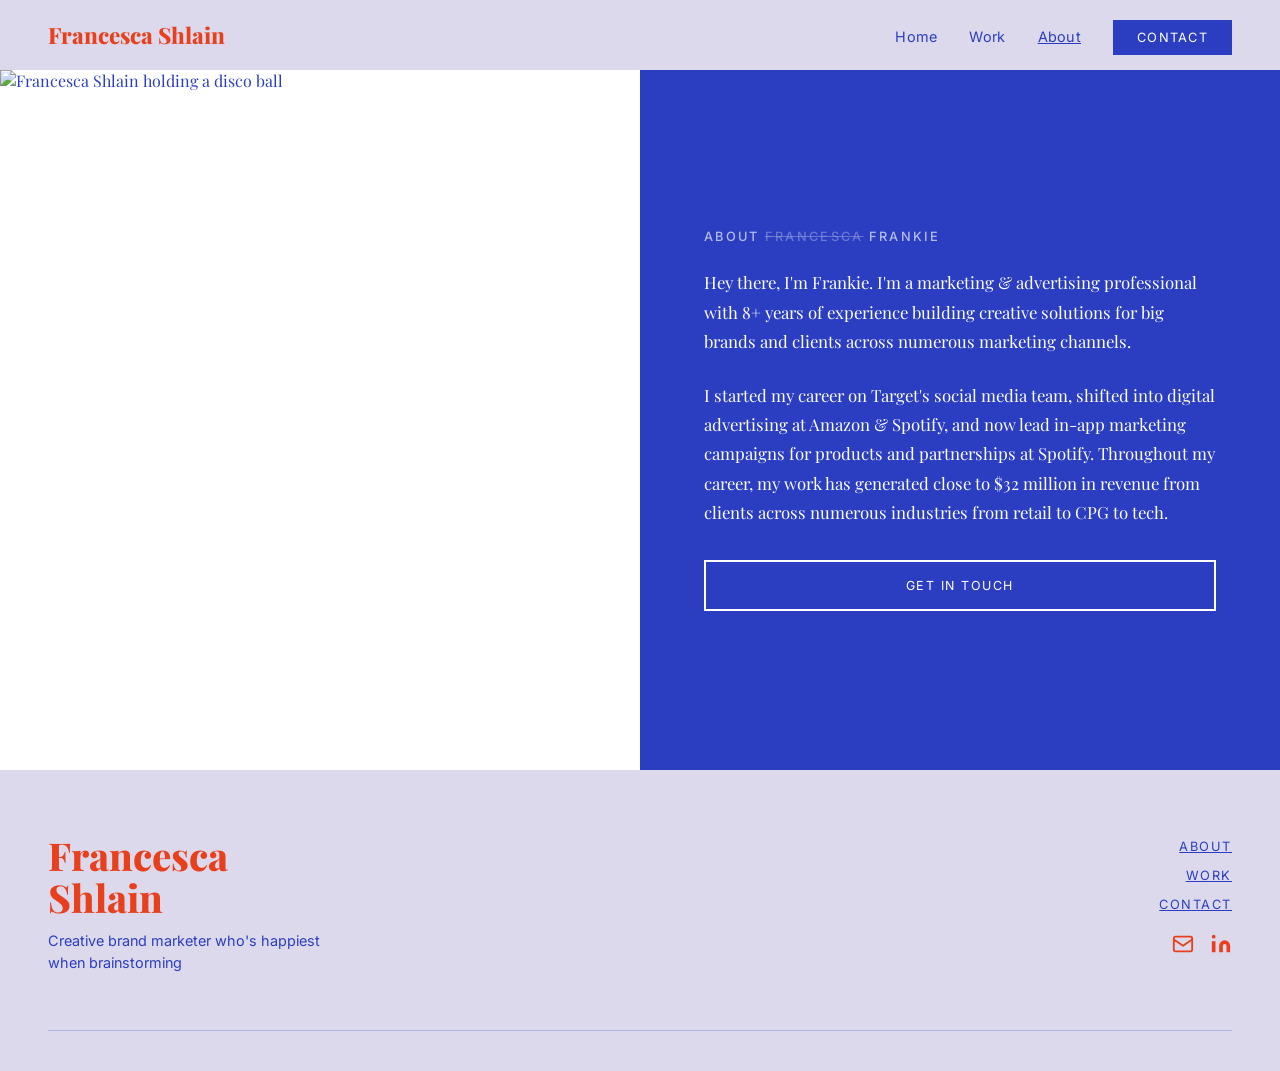
==== about.html @ 922eeb68 "Initial portfolio build" ====
<!DOCTYPE html>
<html lang="en">
<head>
  <meta charset="UTF-8">
  <meta name="viewport" content="width=device-width, initial-scale=1.0">
  <title>About — Francesca Shlain</title>
  <link rel="preconnect" href="https://fonts.googleapis.com">
  <link rel="preconnect" href="https://fonts.gstatic.com" crossorigin>
  <link href="https://fonts.googleapis.com/css2?family=Playfair+Display:ital,wght@0,700;0,800;0,900;1,700;1,800;1,900&family=Inter:wght@400;500;600&display=swap" rel="stylesheet">
  <link rel="stylesheet" href="style.css">
</head>
<body>

  <nav>
    <a href="index.html" class="nav-logo">Francesca Shlain</a>
    <ul class="nav-links">
      <li><a href="index.html">Home</a></li>
      <li><a href="work.html">Work</a></li>
      <li><a href="about.html" class="active">About</a></li>
      <li><a href="contact.html" class="nav-cta">Contact</a></li>
    </ul>
  </nav>

  <section class="about-page">
    <div class="about-photo-side">
      <img src="assets/images/about-photo.gif" alt="Francesca Shlain holding a disco ball">
    </div>
    <div class="about-text-side">
      <p class="about-eyebrow">About <s>Francesca</s> Frankie</p>
      <p class="about-body">
        Hey there, I'm Frankie. I'm a marketing &amp; advertising professional with 8+ years of experience
        building creative solutions for big brands and clients across numerous marketing channels.
      </p>
      <p class="about-body">
        I started my career on Target's social media team, shifted into digital advertising at Amazon &amp;
        Spotify, and now lead in-app marketing campaigns for products and partnerships at Spotify.
        Throughout my career, my work has generated close to $32 million in revenue from clients across
        numerous industries from retail to CPG to tech.
      </p>
      <!--
        Add more about content here — skills, experience, personal details, etc.
      -->
      <a href="contact.html" class="btn-outline-white" style="margin-top: 8px;">Get In Touch</a>
    </div>
  </section>

  <footer>
    <div class="footer-left">
      <div class="footer-name">Francesca<br>Shlain</div>
      <p class="footer-tagline">Creative brand marketer who's happiest when brainstorming</p>
    </div>
    <div class="footer-right">
      <ul class="footer-nav">
        <li><a href="about.html">About</a></li>
        <li><a href="work.html">Work</a></li>
        <li><a href="contact.html">Contact</a></li>
      </ul>
      <div class="footer-icons">
        <a href="mailto:fshlain@umich.edu" title="Email" aria-label="Email">
          <svg width="22" height="22" viewBox="0 0 24 24" fill="none" stroke="currentColor" stroke-width="2" stroke-linecap="round" stroke-linejoin="round"><rect x="2" y="4" width="20" height="16" rx="2"/><path d="m2 7 10 7 10-7"/></svg>
        </a>
        <a href="https://www.linkedin.com/in/francescashlain" title="LinkedIn" aria-label="LinkedIn" target="_blank" rel="noopener">
          <svg width="22" height="22" viewBox="0 0 24 24" fill="currentColor"><path d="M16 8a6 6 0 0 1 6 6v7h-4v-7a2 2 0 0 0-2-2 2 2 0 0 0-2 2v7h-4v-7a6 6 0 0 1 6-6z"/><rect x="2" y="9" width="4" height="12"/><circle cx="4" cy="4" r="2"/></svg>
        </a>
      </div>
    </div>
    <hr class="footer-rule">
  </footer>

</body>
</html>
---- style.css ----
/* =============================================
   Francesca Shlain — Portfolio
   style.css
   ============================================= */

*, *::before, *::after {
  box-sizing: border-box;
  margin: 0;
  padding: 0;
}

:root {
  --lavender: #ddd9ec;
  --blue:     #2B3EC1;
  --red:      #E8401C;
  --cream:    #f0ebe0;
  --white:    #ffffff;
}

body {
  font-family: 'Playfair Display', serif;
  color: var(--blue);
  overflow-x: hidden;
}

/* =============================================
   NAV
   ============================================= */
nav {
  background: var(--lavender);
  display: flex;
  justify-content: space-between;
  align-items: center;
  padding: 20px 48px;
  position: relative;
  z-index: 10;
}

.nav-logo {
  font-family: 'Playfair Display', serif;
  font-weight: 800;
  font-size: 1.4rem;
  color: var(--red);
  text-decoration: none;
}

.nav-links {
  list-style: none;
  display: flex;
  align-items: center;
  gap: 32px;
}

.nav-links a {
  font-family: 'Inter', sans-serif;
  font-size: 0.9rem;
  color: var(--blue);
  text-decoration: none;
  letter-spacing: 0.02em;
}

.nav-links a:hover,
.nav-links a.active {
  text-decoration: underline;
}

.nav-links .nav-cta {
  background: var(--blue);
  color: var(--white);
  padding: 10px 24px;
  font-size: 0.8rem;
  letter-spacing: 0.1em;
  text-transform: uppercase;
  text-decoration: none !important;
}

.nav-links .nav-cta:hover {
  opacity: 0.85;
}

/* =============================================
   HERO
   ============================================= */
.hero {
  position: relative;
  min-height: 620px;
  display: flex;
  align-items: stretch;
  justify-content: center;
  overflow: hidden;
  background: #c5c0b8; /* fallback while image loads */
}

.hero-bg {
  position: absolute;
  inset: 0;
  background-image: url('assets/images/hero-photo.jpg');
  background-size: cover;
  background-position: center top;
  background-repeat: no-repeat;
}

.hero-center {
  position: relative;
  z-index: 2;
  background: rgba(221, 217, 236, 0.88);
  width: 42%;
  display: flex;
  flex-direction: column;
  justify-content: center;
  align-items: center;
  padding: 100px 40px;
  text-align: center;
}

.hero-titles {
  display: flex;
  flex-direction: column;
  gap: 6px;
}

.hero-title {
  font-family: 'Playfair Display', serif;
  font-weight: 900;
  font-size: clamp(1.6rem, 3vw, 2.8rem);
  color: var(--red);
  text-transform: uppercase;
  letter-spacing: 0.03em;
  line-height: 1.2;
}

/* =============================================
   TAGLINE SECTION
   ============================================= */
.tagline-section {
  background: var(--blue);
  padding: 80px 48px;
  display: flex;
  flex-direction: column;
  align-items: center;
  text-align: center;
  gap: 20px;
}

.tagline-heading {
  font-family: 'Playfair Display', serif;
  font-weight: 800;
  font-style: italic;
  font-size: clamp(1.8rem, 3.5vw, 3rem);
  color: var(--white);
  max-width: 780px;
  line-height: 1.3;
}

.tagline-heading s {
  opacity: 0.55;
}

.tagline-sub {
  font-family: 'Inter', sans-serif;
  font-size: 1rem;
  color: rgba(255, 255, 255, 0.85);
  max-width: 560px;
  line-height: 1.6;
}

.tagline-divider {
  width: 1px;
  height: 64px;
  background: rgba(255, 255, 255, 0.35);
  margin-top: 12px;
}

/* =============================================
   CLIENTS SECTION
   ============================================= */
.clients-section {
  background: var(--cream);
  padding: 80px 48px;
}

.clients-label {
  font-family: 'Inter', sans-serif;
  font-size: 0.7rem;
  letter-spacing: 0.25em;
  text-transform: uppercase;
  color: var(--red);
  text-align: center;
  margin-bottom: 52px;
}

.clients-grid {
  display: grid;
  grid-template-columns: repeat(4, 1fr);
  gap: 40px 24px;
  max-width: 1000px;
  margin: 0 auto;
  align-items: center;
  justify-items: center;
}

/* Text-based logo styles — swap for <img> tags when you have SVGs */
.client-logo {
  font-family: 'Inter', sans-serif;
  font-weight: 900;
  font-size: 1.3rem;
  color: var(--blue);
  text-align: center;
  letter-spacing: -0.01em;
}

.logo-netflix  { font-size: 1.5rem; letter-spacing: -0.03em; }
.logo-disney   { font-family: 'Playfair Display', serif; font-style: italic; font-size: 1.6rem; }
.logo-mars     { font-size: 1.5rem; letter-spacing: 0.1em; }
.logo-campbells { font-family: 'Playfair Display', serif; font-style: italic; }
.logo-kelloggs { font-family: 'Playfair Display', serif; font-style: italic; font-size: 1.4rem; }
.logo-kraftheinz { font-family: 'Playfair Display', serif; font-style: italic; }
.logo-skyy     { letter-spacing: 0.08em; }
.logo-vw       { font-size: 1.8rem; }
.logo-epic     { font-size: 1.1rem; letter-spacing: 0.02em; }
.logo-mondelez { font-size: 1rem; }

/* =============================================
   WAVY DIVIDER
   ============================================= */
.wavy-divider {
  background: var(--cream);
  text-align: center;
  padding: 24px 0 8px;
}

.wavy-divider svg {
  width: 220px;
}

/* =============================================
   WORK SECTION
   ============================================= */
.work-section {
  background: var(--cream);
  padding: 32px 48px 80px;
}

.work-heading {
  font-family: 'Playfair Display', serif;
  font-weight: 900;
  font-size: clamp(3rem, 7vw, 5.5rem);
  color: var(--blue);
  text-transform: uppercase;
  text-align: center;
  margin-bottom: 48px;
  letter-spacing: 0.02em;
}

.work-grid {
  display: grid;
  grid-template-columns: repeat(3, 1fr);
  gap: 24px;
  max-width: 1200px;
  margin: 0 auto 52px;
}

.work-card {
  background: var(--lavender);
  display: flex;
  flex-direction: column;
}

.work-card-img {
  width: 100%;
  aspect-ratio: 4 / 3;
  object-fit: cover;
  display: block;
}

.work-card-placeholder {
  width: 100%;
  aspect-ratio: 4 / 3;
  background: #b5b0c8;
  display: flex;
  align-items: center;
  justify-content: center;
  font-family: 'Inter', sans-serif;
  font-size: 0.75rem;
  color: rgba(255, 255, 255, 0.7);
  text-align: center;
  padding: 16px;
}

.work-card-body {
  padding: 28px 24px 32px;
  flex: 1;
  display: flex;
  flex-direction: column;
  align-items: center;
  text-align: center;
  gap: 12px;
}

.work-card-title {
  font-family: 'Playfair Display', serif;
  font-weight: 700;
  font-size: 1.3rem;
  color: var(--red);
}

.work-card-desc {
  font-family: 'Inter', sans-serif;
  font-size: 0.9rem;
  color: var(--blue);
  line-height: 1.55;
  flex: 1;
}

/* =============================================
   BUTTONS
   ============================================= */
.btn-blue {
  display: inline-block;
  background: var(--blue);
  color: var(--white);
  font-family: 'Inter', sans-serif;
  font-size: 0.78rem;
  letter-spacing: 0.12em;
  text-transform: uppercase;
  text-decoration: none;
  padding: 14px 32px;
  margin-top: 8px;
  transition: opacity 0.15s;
}

.btn-blue:hover { opacity: 0.82; }

.btn-outline-white {
  display: inline-block;
  border: 2px solid var(--white);
  color: var(--white);
  font-family: 'Inter', sans-serif;
  font-size: 0.78rem;
  letter-spacing: 0.12em;
  text-transform: uppercase;
  text-decoration: none;
  padding: 16px 32px;
  text-align: center;
  transition: background 0.15s;
}

.btn-outline-white:hover { background: rgba(255, 255, 255, 0.12); }

.btn-outline-blue {
  display: inline-block;
  border: 2px solid var(--blue);
  color: var(--blue);
  font-family: 'Inter', sans-serif;
  font-size: 0.78rem;
  letter-spacing: 0.12em;
  text-transform: uppercase;
  text-decoration: none;
  padding: 16px 48px;
  text-align: center;
  transition: background 0.15s, color 0.15s;
}

.btn-outline-blue:hover {
  background: var(--blue);
  color: var(--white);
}

.center { text-align: center; }

/* =============================================
   ABOUT SPLIT (HOME PREVIEW)
   ============================================= */
.about-split {
  display: grid;
  grid-template-columns: 1fr 1fr;
  min-height: 600px;
}

.about-photo-side {
  background: var(--white);
  overflow: hidden;
  display: flex;
  align-items: flex-end;
}

.about-photo-side img {
  width: 100%;
  height: 100%;
  object-fit: cover;
  object-position: center top;
  display: block;
}

.about-placeholder {
  width: 100%;
  min-height: 500px;
  background: #d9d4c7;
  display: flex;
  align-items: center;
  justify-content: center;
  font-family: 'Inter', sans-serif;
  font-size: 0.8rem;
  color: #888;
  text-align: center;
  padding: 24px;
}

.about-text-side {
  background: var(--blue);
  padding: 80px 64px;
  display: flex;
  flex-direction: column;
  justify-content: center;
  gap: 24px;
}

.about-eyebrow {
  font-family: 'Inter', sans-serif;
  font-weight: 500;
  font-size: 0.8rem;
  letter-spacing: 0.18em;
  text-transform: uppercase;
  color: rgba(255, 255, 255, 0.65);
}

.about-eyebrow s { opacity: 0.45; }

.about-body {
  font-family: 'Playfair Display', serif;
  font-size: 1.05rem;
  color: var(--white);
  line-height: 1.75;
}

/* Full about page */
.about-page {
  display: grid;
  grid-template-columns: 1fr 1fr;
  min-height: 700px;
}

.about-page .about-photo-side {
  min-height: 600px;
}

/* =============================================
   WORK PAGE
   ============================================= */
.page-hero {
  background: var(--lavender);
  padding: 80px 48px 64px;
  text-align: center;
}

.page-title {
  font-family: 'Playfair Display', serif;
  font-weight: 900;
  font-size: clamp(3rem, 7vw, 5.5rem);
  color: var(--blue);
  text-transform: uppercase;
}

.work-full-grid {
  background: var(--cream);
  padding: 64px 48px;
  display: grid;
  grid-template-columns: repeat(3, 1fr);
  gap: 24px;
  max-width: 1200px;
  margin: 0 auto;
}

/* =============================================
   CONTACT PAGE
   ============================================= */
.contact-section {
  background: var(--blue);
  min-height: 70vh;
  display: flex;
  flex-direction: column;
  align-items: center;
  justify-content: center;
  padding: 100px 48px;
  text-align: center;
  gap: 32px;
}

.contact-heading {
  font-family: 'Playfair Display', serif;
  font-weight: 800;
  font-style: italic;
  font-size: clamp(2rem, 4vw, 3.5rem);
  color: var(--white);
  max-width: 680px;
  line-height: 1.25;
}

.contact-sub {
  font-family: 'Inter', sans-serif;
  font-size: 1rem;
  color: rgba(255, 255, 255, 0.75);
  max-width: 480px;
  line-height: 1.6;
}

.contact-email {
  font-family: 'Playfair Display', serif;
  font-size: 1.4rem;
  color: var(--white);
  text-decoration: none;
  border-bottom: 2px solid rgba(255, 255, 255, 0.4);
  padding-bottom: 4px;
  transition: border-color 0.15s;
}

.contact-email:hover { border-color: var(--white); }

/* =============================================
   FOOTER
   ============================================= */
footer {
  background: var(--lavender);
  padding: 64px 48px 40px;
  display: grid;
  grid-template-columns: 1fr 1fr;
  gap: 48px;
}

.footer-left {
  display: flex;
  flex-direction: column;
  gap: 12px;
}

.footer-name {
  font-family: 'Playfair Display', serif;
  font-weight: 800;
  font-size: 2.4rem;
  color: var(--red);
  line-height: 1.1;
}

.footer-tagline {
  font-family: 'Inter', sans-serif;
  font-size: 0.9rem;
  color: var(--blue);
  max-width: 300px;
  line-height: 1.5;
}

.footer-right {
  display: flex;
  flex-direction: column;
  align-items: flex-end;
  gap: 20px;
}

.footer-nav {
  list-style: none;
  display: flex;
  flex-direction: column;
  align-items: flex-end;
  gap: 8px;
}

.footer-nav a {
  font-family: 'Inter', sans-serif;
  font-size: 0.8rem;
  letter-spacing: 0.12em;
  text-transform: uppercase;
  color: var(--blue);
  text-decoration: underline;
}

.footer-nav a:hover { opacity: 0.7; }

.footer-icons {
  display: flex;
  gap: 16px;
  align-items: center;
  color: var(--red);
}

.footer-icons a {
  color: var(--red);
  text-decoration: none;
  display: flex;
  align-items: center;
  transition: opacity 0.15s;
}

.footer-icons a:hover { opacity: 0.7; }

.footer-rule {
  grid-column: 1 / -1;
  border: none;
  border-top: 1px solid rgba(43, 62, 193, 0.25);
  margin-top: 8px;
}

/* =============================================
   RESPONSIVE
   ============================================= */
@media (max-width: 960px) {
  nav { padding: 16px 24px; }
  .hero-center { width: 60%; }
  .clients-grid { grid-template-columns: repeat(3, 1fr); }
  .work-grid,
  .work-full-grid { grid-template-columns: 1fr 1fr; }
  .about-split,
  .about-page { grid-template-columns: 1fr; }
  .about-photo-side { min-height: 380px; }
  footer { grid-template-columns: 1fr; }
  .footer-right { align-items: flex-start; }
  .footer-nav { align-items: flex-start; }
}

@media (max-width: 640px) {
  nav { padding: 14px 20px; gap: 12px; }
  .nav-links { gap: 16px; }
  .hero-center { width: 80%; padding: 60px 24px; }
  .tagline-section,
  .clients-section,
  .work-section,
  .page-hero { padding-left: 24px; padding-right: 24px; }
  .about-text-side { padding: 48px 24px; }
  .clients-grid { grid-template-columns: repeat(2, 1fr); }
  .work-grid,
  .work-full-grid { grid-template-columns: 1fr; max-width: 480px; margin-left: auto; margin-right: auto; }
  footer { padding: 48px 24px 32px; }
  .contact-section { padding: 64px 24px; }
}
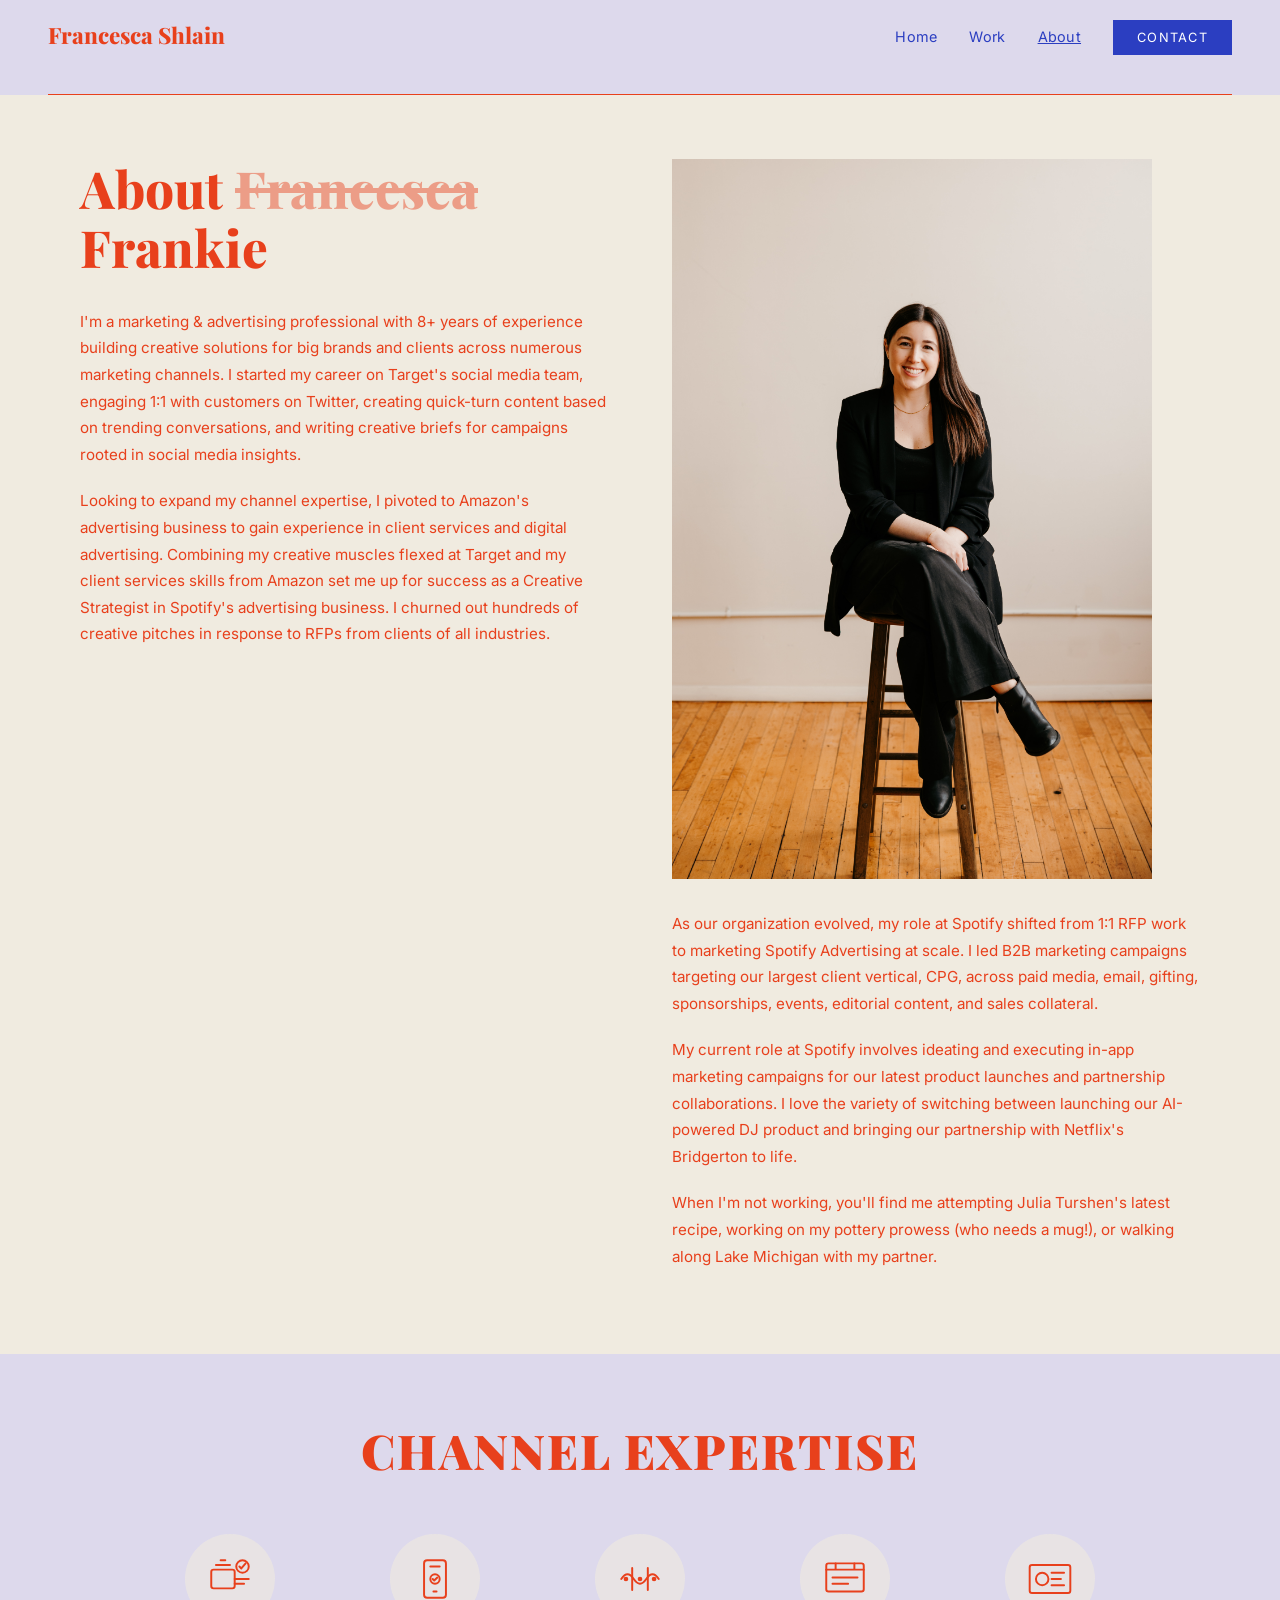
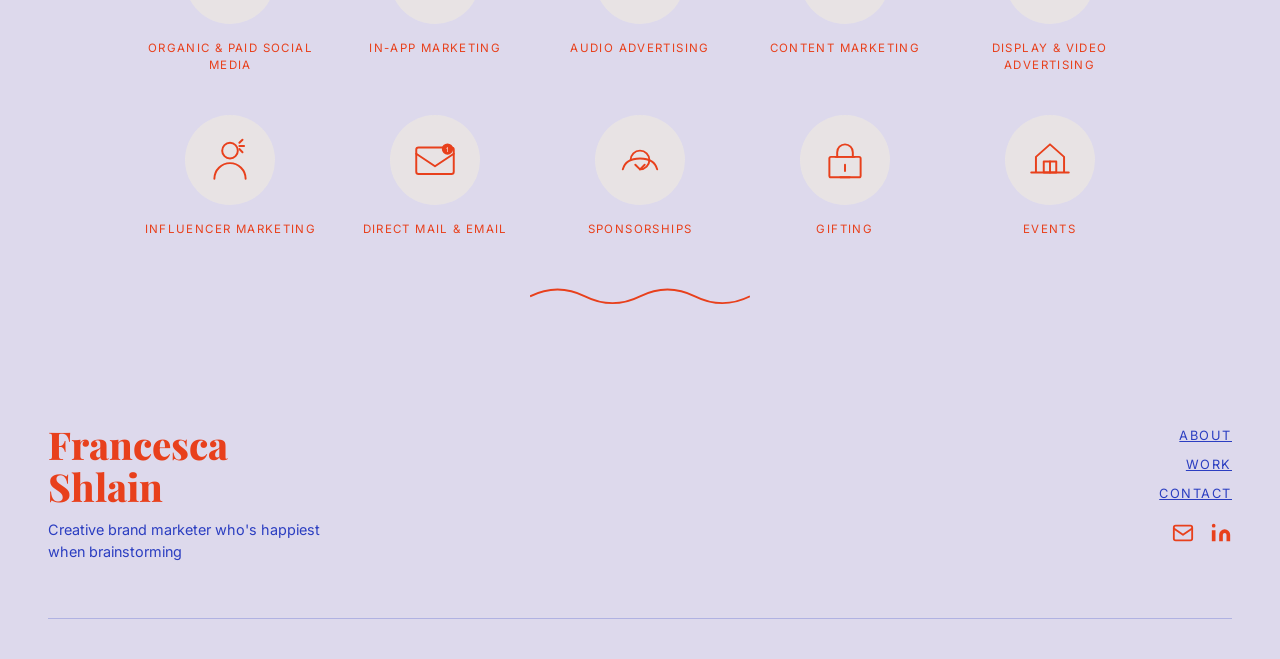
==== commit 7f25b901: "Build out full site — all pages, logos, project pages, images" ====
--- a/about.html
+++ b/about.html
@@ -21,26 +21,155 @@
     </ul>
   </nav>
 
-  <section class="about-page">
-    <div class="about-photo-side">
-      <img src="assets/images/about-photo.gif" alt="Francesca Shlain holding a disco ball">
-    </div>
-    <div class="about-text-side">
-      <p class="about-eyebrow">About <s>Francesca</s> Frankie</p>
-      <p class="about-body">
-        Hey there, I'm Frankie. I'm a marketing &amp; advertising professional with 8+ years of experience
-        building creative solutions for big brands and clients across numerous marketing channels.
-      </p>
-      <p class="about-body">
-        I started my career on Target's social media team, shifted into digital advertising at Amazon &amp;
-        Spotify, and now lead in-app marketing campaigns for products and partnerships at Spotify.
-        Throughout my career, my work has generated close to $32 million in revenue from clients across
-        numerous industries from retail to CPG to tech.
-      </p>
-      <!--
-        Add more about content here — skills, experience, personal details, etc.
-      -->
-      <a href="contact.html" class="btn-outline-white" style="margin-top: 8px;">Get In Touch</a>
+  <!-- ABOUT HERO BAR -->
+  <div class="about-hero-bar">
+    <hr class="about-top-rule">
+  </div>
+
+  <!-- ABOUT MAIN -->
+  <section class="about-main">
+    <div class="about-main-left">
+      <h1 class="about-main-heading">About <s>Francesca</s><br>Frankie</h1>
+      <p class="about-main-body">I'm a marketing &amp; advertising professional with 8+ years of experience building creative solutions for big brands and clients across numerous marketing channels. I started my career on Target's social media team, engaging 1:1 with customers on Twitter, creating quick-turn content based on trending conversations, and writing creative briefs for campaigns rooted in social media insights.</p>
+      <p class="about-main-body">Looking to expand my channel expertise, I pivoted to Amazon's advertising business to gain experience in client services and digital advertising. Combining my creative muscles flexed at Target and my client services skills from Amazon set me up for success as a Creative Strategist in Spotify's advertising business. I churned out hundreds of creative pitches in response to RFPs from clients of all industries.</p>
+    </div>
+    <div class="about-main-right">
+      <img src="assets/images/about-seated.jpg" alt="Francesca Shlain" class="about-seated-photo">
+      <p class="about-main-body">As our organization evolved, my role at Spotify shifted from 1:1 RFP work to marketing Spotify Advertising at scale. I led B2B marketing campaigns targeting our largest client vertical, CPG, across paid media, email, gifting, sponsorships, events, editorial content, and sales collateral.</p>
+      <p class="about-main-body">My current role at Spotify involves ideating and executing in-app marketing campaigns for our latest product launches and partnership collaborations. I love the variety of switching between launching our AI-powered DJ product and bringing our partnership with Netflix's Bridgerton to life.</p>
+      <p class="about-main-body">When I'm not working, you'll find me attempting Julia Turshen's latest recipe, working on my pottery prowess (who needs a mug!), or walking along Lake Michigan with my partner.</p>
+    </div>
+  </section>
+
+  <!-- CHANNEL EXPERTISE -->
+  <section class="expertise-section">
+    <h2 class="expertise-heading">Channel Expertise</h2>
+    <div class="expertise-grid">
+
+      <div class="expertise-item">
+        <div class="expertise-icon">
+          <svg viewBox="0 0 64 64" fill="none" stroke="currentColor" stroke-width="2.5" stroke-linecap="round" stroke-linejoin="round">
+            <rect x="8" y="20" width="30" height="24" rx="3"/>
+            <path d="M14 14h18M20 8h6"/>
+            <circle cx="48" cy="16" r="8"/>
+            <path d="M44 16l2.5 2.5L52 12"/>
+            <path d="M38 32h18M38 38h12"/>
+          </svg>
+        </div>
+        <p class="expertise-label">Organic &amp; Paid Social Media</p>
+      </div>
+
+      <div class="expertise-item">
+        <div class="expertise-icon">
+          <svg viewBox="0 0 64 64" fill="none" stroke="currentColor" stroke-width="2.5" stroke-linecap="round" stroke-linejoin="round">
+            <rect x="18" y="8" width="28" height="48" rx="4"/>
+            <path d="M26 16h12M30 48h4"/>
+            <circle cx="32" cy="32" r="6"/>
+            <path d="M29 32l2 2 4-4"/>
+          </svg>
+        </div>
+        <p class="expertise-label">In-App Marketing</p>
+      </div>
+
+      <div class="expertise-item">
+        <div class="expertise-icon">
+          <svg viewBox="0 0 64 64" fill="none" stroke="currentColor" stroke-width="2.5" stroke-linecap="round" stroke-linejoin="round">
+            <path d="M8 32 Q16 20 24 32 Q32 44 40 32 Q48 20 56 32"/>
+            <circle cx="14" cy="32" r="3" fill="currentColor" stroke="none"/>
+            <circle cx="32" cy="32" r="3" fill="currentColor" stroke="none"/>
+            <circle cx="50" cy="32" r="3" fill="currentColor" stroke="none"/>
+            <path d="M22 18v28M42 18v28"/>
+          </svg>
+        </div>
+        <p class="expertise-label">Audio Advertising</p>
+      </div>
+
+      <div class="expertise-item">
+        <div class="expertise-icon">
+          <svg viewBox="0 0 64 64" fill="none" stroke="currentColor" stroke-width="2.5" stroke-linecap="round" stroke-linejoin="round">
+            <rect x="8" y="12" width="48" height="36" rx="3"/>
+            <path d="M8 20h48M20 12v8M44 12v8"/>
+            <path d="M16 30h32M16 38h20"/>
+          </svg>
+        </div>
+        <p class="expertise-label">Content Marketing</p>
+      </div>
+
+      <div class="expertise-item">
+        <div class="expertise-icon">
+          <svg viewBox="0 0 64 64" fill="none" stroke="currentColor" stroke-width="2.5" stroke-linecap="round" stroke-linejoin="round">
+            <rect x="6" y="14" width="52" height="36" rx="3"/>
+            <circle cx="22" cy="32" r="8"/>
+            <path d="M34 24h16M34 32h12M34 40h16"/>
+          </svg>
+        </div>
+        <p class="expertise-label">Display &amp; Video Advertising</p>
+      </div>
+
+      <div class="expertise-item">
+        <div class="expertise-icon">
+          <svg viewBox="0 0 64 64" fill="none" stroke="currentColor" stroke-width="2.5" stroke-linecap="round" stroke-linejoin="round">
+            <circle cx="32" cy="20" r="10"/>
+            <path d="M12 56c0-11 9-20 20-20s20 9 20 20"/>
+            <path d="M44 10l4-4M44 14h6M44 18l4 4"/>
+          </svg>
+        </div>
+        <p class="expertise-label">Influencer Marketing</p>
+      </div>
+
+      <div class="expertise-item">
+        <div class="expertise-icon">
+          <svg viewBox="0 0 64 64" fill="none" stroke="currentColor" stroke-width="2.5" stroke-linecap="round" stroke-linejoin="round">
+            <rect x="8" y="16" width="48" height="34" rx="3"/>
+            <path d="M8 24l24 16 24-16"/>
+            <circle cx="48" cy="18" r="6" fill="var(--red)" stroke="var(--red)"/>
+            <text x="46" y="22" font-size="8" fill="white" font-family="Inter" stroke="none">1</text>
+          </svg>
+        </div>
+        <p class="expertise-label">Direct Mail &amp; Email</p>
+      </div>
+
+      <div class="expertise-item">
+        <div class="expertise-icon">
+          <svg viewBox="0 0 64 64" fill="none" stroke="currentColor" stroke-width="2.5" stroke-linecap="round" stroke-linejoin="round">
+            <path d="M20 32c0-6.6 5.4-12 12-12s12 5.4 12 12-5.4 12-12 12"/>
+            <path d="M10 44c2-8 9-14 22-14s20 6 22 14"/>
+            <path d="M26 38l6 6 6-6"/>
+          </svg>
+        </div>
+        <p class="expertise-label">Sponsorships</p>
+      </div>
+
+      <div class="expertise-item">
+        <div class="expertise-icon">
+          <svg viewBox="0 0 64 64" fill="none" stroke="currentColor" stroke-width="2.5" stroke-linecap="round" stroke-linejoin="round">
+            <rect x="12" y="28" width="40" height="26" rx="2"/>
+            <path d="M22 28v-6a10 10 0 0 1 20 0v6"/>
+            <path d="M32 38v8M26 54h12"/>
+            <path d="M20 28h24"/>
+          </svg>
+        </div>
+        <p class="expertise-label">Gifting</p>
+      </div>
+
+      <div class="expertise-item">
+        <div class="expertise-icon">
+          <svg viewBox="0 0 64 64" fill="none" stroke="currentColor" stroke-width="2.5" stroke-linecap="round" stroke-linejoin="round">
+            <path d="M8 48h48M14 48V28l18-16 18 16v20"/>
+            <rect x="24" y="34" width="16" height="14"/>
+            <path d="M32 34v14"/>
+          </svg>
+        </div>
+        <p class="expertise-label">Events</p>
+      </div>
+
+    </div>
+
+    <!-- Wavy divider -->
+    <div style="text-align:center; padding: 40px 0 8px;">
+      <svg viewBox="0 0 240 40" width="220" fill="none" xmlns="http://www.w3.org/2000/svg">
+        <path d="M0 20 Q30 5 60 20 Q90 35 120 20 Q150 5 180 20 Q210 35 240 20" stroke="var(--red)" stroke-width="2" fill="none"/>
+      </svg>
     </div>
   </section>
 
--- a/style.css
+++ b/style.css
@@ -82,18 +82,12 @@
    HERO
    ============================================= */
 .hero {
-  position: relative;
+  display: grid;
+  grid-template-columns: 1fr 44% 1fr;
   min-height: 620px;
-  display: flex;
-  align-items: stretch;
-  justify-content: center;
-  overflow: hidden;
-  background: #c5c0b8; /* fallback while image loads */
-}
-
-.hero-bg {
-  position: absolute;
-  inset: 0;
+}
+
+.hero-photo-side {
   background-image: url('assets/images/hero-photo.jpg');
   background-size: cover;
   background-position: center top;
@@ -101,10 +95,7 @@
 }
 
 .hero-center {
-  position: relative;
-  z-index: 2;
-  background: rgba(221, 217, 236, 0.88);
-  width: 42%;
+  background: var(--lavender);
   display: flex;
   flex-direction: column;
   justify-content: center;
@@ -186,39 +177,26 @@
   text-transform: uppercase;
   color: var(--red);
   text-align: center;
-  margin-bottom: 52px;
+  margin-bottom: 24px;
 }
 
 .clients-grid {
   display: grid;
   grid-template-columns: repeat(4, 1fr);
-  gap: 40px 24px;
+  gap: 0;
   max-width: 1000px;
   margin: 0 auto;
   align-items: center;
   justify-items: center;
 }
 
-/* Text-based logo styles — swap for <img> tags when you have SVGs */
 .client-logo {
-  font-family: 'Inter', sans-serif;
-  font-weight: 900;
-  font-size: 1.3rem;
-  color: var(--blue);
-  text-align: center;
-  letter-spacing: -0.01em;
-}
-
-.logo-netflix  { font-size: 1.5rem; letter-spacing: -0.03em; }
-.logo-disney   { font-family: 'Playfair Display', serif; font-style: italic; font-size: 1.6rem; }
-.logo-mars     { font-size: 1.5rem; letter-spacing: 0.1em; }
-.logo-campbells { font-family: 'Playfair Display', serif; font-style: italic; }
-.logo-kelloggs { font-family: 'Playfair Display', serif; font-style: italic; font-size: 1.4rem; }
-.logo-kraftheinz { font-family: 'Playfair Display', serif; font-style: italic; }
-.logo-skyy     { letter-spacing: 0.08em; }
-.logo-vw       { font-size: 1.8rem; }
-.logo-epic     { font-size: 1.1rem; letter-spacing: 0.02em; }
-.logo-mondelez { font-size: 1rem; }
+  width: 100%;
+  max-width: 130px;
+  height: auto;
+  display: block;
+  margin: -18px auto;
+}
 
 /* =============================================
    WAVY DIVIDER
@@ -267,10 +245,11 @@
 }
 
 .work-card-img {
-  width: 100%;
+  width: calc(100% - 40px);
   aspect-ratio: 4 / 3;
   object-fit: cover;
   display: block;
+  margin: 20px auto 0;
 }
 
 .work-card-placeholder {
@@ -447,23 +426,93 @@
 /* =============================================
    WORK PAGE
    ============================================= */
-.page-hero {
+.work-page-hero {
+  background: var(--blue);
+  padding: 80px 48px;
+  display: flex;
+  flex-direction: column;
+  align-items: center;
+  text-align: center;
+  gap: 24px;
+}
+
+.work-page-title {
+  font-family: 'Playfair Display', serif;
+  font-weight: 800;
+  font-size: clamp(2.5rem, 6vw, 5rem);
+  color: var(--white);
+  line-height: 1.1;
+}
+
+.work-page-title s { opacity: 0.45; }
+
+.work-page-sub {
+  font-family: 'Inter', sans-serif;
+  font-size: 1rem;
+  color: rgba(255, 255, 255, 0.8);
+  max-width: 720px;
+  line-height: 1.65;
+}
+
+/* Filter */
+.work-filter {
   background: var(--lavender);
-  padding: 80px 48px 64px;
-  text-align: center;
-}
-
-.page-title {
-  font-family: 'Playfair Display', serif;
-  font-weight: 900;
-  font-size: clamp(3rem, 7vw, 5.5rem);
-  color: var(--blue);
-  text-transform: uppercase;
-}
-
-.work-full-grid {
-  background: var(--cream);
-  padding: 64px 48px;
+  padding: 0 48px;
+}
+
+.filter-rule {
+  border: none;
+  border-top: 1.5px solid var(--red);
+  margin: 0;
+}
+
+.filter-inner {
+  display: flex;
+  align-items: baseline;
+  gap: 32px;
+  padding: 20px 0;
+}
+
+.filter-label {
+  font-family: 'Playfair Display', serif;
+  font-weight: 700;
+  font-size: 1.2rem;
+  color: var(--red);
+  white-space: nowrap;
+}
+
+.filter-list {
+  list-style: none;
+  display: flex;
+  flex-wrap: wrap;
+  gap: 8px 24px;
+}
+
+.filter-btn {
+  background: none;
+  border: none;
+  cursor: pointer;
+  font-family: 'Inter', sans-serif;
+  font-size: 0.9rem;
+  color: var(--blue);
+  text-decoration: underline;
+  padding: 0;
+}
+
+.filter-btn.active {
+  color: var(--red);
+  font-weight: 600;
+}
+
+.filter-btn:hover { color: var(--red); }
+
+/* Work page grid */
+.work-page-grid-wrap {
+  background: var(--lavender);
+  padding: 32px 48px 80px;
+}
+
+.work-page-grid {
   display: grid;
   grid-template-columns: repeat(3, 1fr);
   gap: 24px;
@@ -471,50 +520,471 @@
   margin: 0 auto;
 }
 
+.work-card {
+  display: flex;
+  flex-direction: column;
+  text-decoration: none;
+  color: inherit;
+}
+
+a.work-card:hover { opacity: 0.88; }
+
+/* =============================================
+   ABOUT PAGE
+   ============================================= */
+.about-hero-bar {
+  background: var(--lavender);
+  padding: 24px 48px 0;
+}
+
+.about-top-rule {
+  border: none;
+  border-top: 1.5px solid var(--red);
+  margin: 0;
+}
+
+.about-main {
+  background: var(--cream);
+  display: grid;
+  grid-template-columns: 1fr 1fr;
+  gap: 64px;
+  padding: 64px 80px;
+}
+
+.about-main-heading {
+  font-family: 'Playfair Display', serif;
+  font-weight: 800;
+  font-size: clamp(2.5rem, 4vw, 3.5rem);
+  color: var(--red);
+  line-height: 1.15;
+  margin-bottom: 32px;
+}
+
+.about-main-heading s { opacity: 0.45; }
+
+.about-main-body {
+  font-family: 'Inter', sans-serif;
+  font-size: 0.95rem;
+  color: var(--red);
+  line-height: 1.75;
+  margin-bottom: 20px;
+}
+
+.about-seated-photo {
+  width: 100%;
+  max-width: 480px;
+  height: auto;
+  display: block;
+  margin-bottom: 32px;
+}
+
+.expertise-section {
+  background: var(--lavender);
+  padding: 64px 48px 32px;
+}
+
+.expertise-heading {
+  font-family: 'Playfair Display', serif;
+  font-weight: 900;
+  font-size: clamp(2rem, 4vw, 3rem);
+  color: var(--red);
+  text-transform: uppercase;
+  text-align: center;
+  margin-bottom: 52px;
+  letter-spacing: 0.04em;
+}
+
+.expertise-grid {
+  display: grid;
+  grid-template-columns: repeat(5, 1fr);
+  gap: 40px 24px;
+  max-width: 1000px;
+  margin: 0 auto;
+  text-align: center;
+}
+
+.expertise-item {
+  display: flex;
+  flex-direction: column;
+  align-items: center;
+  gap: 16px;
+}
+
+.expertise-icon {
+  width: 90px;
+  height: 90px;
+  background: rgba(240, 235, 224, 0.6);
+  border-radius: 50%;
+  display: flex;
+  align-items: center;
+  justify-content: center;
+  padding: 20px;
+  color: var(--red);
+}
+
+.expertise-icon svg {
+  width: 100%;
+  height: 100%;
+}
+
+.expertise-label {
+  font-family: 'Inter', sans-serif;
+  font-size: 0.72rem;
+  letter-spacing: 0.12em;
+  text-transform: uppercase;
+  color: var(--red);
+  line-height: 1.5;
+}
+
+@media (max-width: 960px) {
+  .about-main { grid-template-columns: 1fr; gap: 40px; padding: 48px 32px; }
+  .expertise-grid { grid-template-columns: repeat(3, 1fr); }
+}
+
+@media (max-width: 600px) {
+  .expertise-grid { grid-template-columns: repeat(2, 1fr); }
+  .about-hero-bar { padding: 16px 24px 0; }
+}
+
 /* =============================================
    CONTACT PAGE
    ============================================= */
-.contact-section {
+.contact-page {
   background: var(--blue);
-  min-height: 70vh;
-  display: flex;
-  flex-direction: column;
+  display: grid;
+  grid-template-columns: 1fr 1fr;
+  min-height: 80vh;
+  padding: 80px 80px;
+  gap: 80px;
+  align-items: start;
+}
+
+.contact-left {
+  display: flex;
+  flex-direction: column;
+  gap: 28px;
+  padding-top: 16px;
+}
+
+.contact-page-heading {
+  font-family: 'Playfair Display', serif;
+  font-weight: 800;
+  font-size: clamp(2.2rem, 4vw, 3.5rem);
+  color: var(--white);
+  line-height: 1.2;
+}
+
+.contact-page-heading s { opacity: 0.45; }
+
+.contact-wavy { width: 200px; }
+
+.contact-email-link {
+  font-family: 'Inter', sans-serif;
+  font-size: 1rem;
+  color: var(--white);
+  text-decoration: none;
+}
+
+.contact-email-link:hover { text-decoration: underline; }
+
+.contact-resume-btn {
+  display: inline-block;
+  border: 2px solid var(--white);
+  color: var(--white);
+  font-family: 'Inter', sans-serif;
+  font-size: 0.8rem;
+  letter-spacing: 0.15em;
+  text-transform: uppercase;
+  text-decoration: none;
+  padding: 14px 40px;
+  width: fit-content;
+  transition: background 0.15s;
+}
+
+.contact-resume-btn:hover { background: rgba(255,255,255,0.1); }
+
+.contact-social-icons {
+  display: flex;
+  gap: 16px;
+  color: var(--white);
+}
+
+.contact-social-icons a {
+  color: var(--white);
+  text-decoration: none;
+  display: flex;
+  align-items: center;
+  transition: opacity 0.15s;
+}
+
+.contact-social-icons a:hover { opacity: 0.7; }
+
+/* Form */
+.contact-right { padding-top: 8px; }
+
+.contact-form {
+  display: flex;
+  flex-direction: column;
+  gap: 24px;
+}
+
+.form-label {
+  font-family: 'Inter', sans-serif;
+  font-size: 1rem;
+  color: var(--white);
+  display: block;
+  margin-bottom: 8px;
+}
+
+.form-sublabel {
+  font-family: 'Inter', sans-serif;
+  font-size: 0.85rem;
+  color: var(--white);
+  display: block;
+  margin-bottom: 8px;
+}
+
+.form-sublabel span { opacity: 0.65; }
+
+.form-row {
+  display: grid;
+  grid-template-columns: 1fr 1fr;
+  gap: 16px;
+}
+
+.form-input {
+  width: 100%;
+  background: var(--white);
+  border: none;
+  padding: 14px 12px;
+  font-family: 'Inter', sans-serif;
+  font-size: 0.9rem;
+  color: var(--blue);
+  outline: none;
+}
+
+.form-textarea {
+  width: 100%;
+  background: var(--white);
+  border: none;
+  padding: 14px 12px;
+  font-family: 'Inter', sans-serif;
+  font-size: 0.9rem;
+  color: var(--blue);
+  outline: none;
+  resize: vertical;
+}
+
+.form-submit {
+  background: var(--white);
+  color: var(--blue);
+  border: none;
+  font-family: 'Inter', sans-serif;
+  font-size: 0.8rem;
+  letter-spacing: 0.15em;
+  text-transform: uppercase;
+  padding: 14px 48px;
+  cursor: pointer;
+  transition: opacity 0.15s;
+}
+
+.form-submit:hover { opacity: 0.85; }
+
+@media (max-width: 860px) {
+  .contact-page { grid-template-columns: 1fr; padding: 48px 24px; gap: 48px; }
+}
+
+/* =============================================
+   PROJECT PAGES
+   ============================================= */
+.project-main {
+  background: var(--cream);
+  padding: 64px 80px;
+}
+
+.project-title {
+  font-family: 'Playfair Display', serif;
+  font-weight: 800;
+  font-size: clamp(2rem, 4vw, 3.2rem);
+  color: var(--red);
+  line-height: 1.2;
+  max-width: 700px;
+  margin-bottom: 56px;
+}
+
+.project-content {
+  display: grid;
+  grid-template-columns: 1fr 280px;
+  gap: 80px;
+  align-items: start;
+}
+
+.project-section { margin-bottom: 40px; }
+
+.project-section-heading {
+  font-family: 'Playfair Display', serif;
+  font-weight: 700;
+  font-size: 1.4rem;
+  color: var(--red);
+  margin-bottom: 16px;
+}
+
+.project-section-body {
+  font-family: 'Inter', sans-serif;
+  font-size: 0.95rem;
+  color: var(--red);
+  line-height: 1.75;
+}
+
+.project-list {
+  list-style: none;
+  display: flex;
+  flex-direction: column;
+  gap: 12px;
+}
+
+.project-list li {
+  font-family: 'Inter', sans-serif;
+  font-size: 0.95rem;
+  color: var(--red);
+  line-height: 1.65;
+  padding-left: 20px;
+  position: relative;
+}
+
+.project-list li::before {
+  content: '·';
+  position: absolute;
+  left: 4px;
+  font-size: 1.2rem;
+  line-height: 1.5;
+}
+
+.project-sidebar {
+  display: flex;
+  flex-direction: column;
+  gap: 32px;
+  padding-top: 8px;
+}
+
+.sidebar-block { display: flex; flex-direction: column; gap: 6px; }
+
+.sidebar-label {
+  font-family: 'Playfair Display', serif;
+  font-weight: 700;
+  font-size: 1rem;
+  color: var(--blue);
+  margin-bottom: 4px;
+}
+
+.sidebar-item {
+  font-family: 'Inter', sans-serif;
+  font-size: 0.9rem;
+  color: var(--blue);
+  line-height: 1.5;
+}
+
+.sidebar-item em { font-style: italic; }
+
+/* Project media */
+.project-media {
+  background: var(--cream);
+  padding: 16px 80px 80px;
+}
+
+.project-media-grid {
+  display: grid;
+  grid-template-columns: 1fr 1fr;
+  gap: 24px;
+}
+
+.project-media-card {
+  background: var(--lavender);
+  border-radius: 8px;
+  overflow: hidden;
+  padding: 40px;
+  display: flex;
   align-items: center;
   justify-content: center;
-  padding: 100px 48px;
-  text-align: center;
-  gap: 32px;
-}
-
-.contact-heading {
-  font-family: 'Playfair Display', serif;
-  font-weight: 800;
-  font-style: italic;
-  font-size: clamp(2rem, 4vw, 3.5rem);
-  color: var(--white);
-  max-width: 680px;
-  line-height: 1.25;
-}
-
-.contact-sub {
-  font-family: 'Inter', sans-serif;
-  font-size: 1rem;
-  color: rgba(255, 255, 255, 0.75);
-  max-width: 480px;
-  line-height: 1.6;
-}
-
-.contact-email {
-  font-family: 'Playfair Display', serif;
-  font-size: 1.4rem;
-  color: var(--white);
+  min-height: 360px;
+}
+
+.project-media-card img {
+  width: 100%;
+  height: auto;
+  display: block;
+}
+
+.project-media-placeholder {
+  font-family: 'Inter', sans-serif;
+  font-size: 0.8rem;
+  color: rgba(43,62,193,0.5);
+  text-align: center;
+  line-height: 1.8;
+}
+
+.project-back {
+  background: var(--cream);
+  padding: 0 80px 48px;
+}
+
+.project-back-link {
+  font-family: 'Inter', sans-serif;
+  font-size: 0.9rem;
+  color: var(--blue);
   text-decoration: none;
-  border-bottom: 2px solid rgba(255, 255, 255, 0.4);
-  padding-bottom: 4px;
-  transition: border-color 0.15s;
-}
-
-.contact-email:hover { border-color: var(--white); }
+  letter-spacing: 0.04em;
+}
+
+/* iPhone mock */
+.iphone-mock {
+  position: relative;
+  width: 200px;
+  background: #1a1a1a;
+  border-radius: 36px;
+  padding: 14px 10px 20px;
+  box-shadow: 0 0 0 2px #3a3a3a, 0 20px 40px rgba(0,0,0,0.3);
+  display: flex;
+  flex-direction: column;
+  align-items: center;
+  gap: 8px;
+}
+
+.iphone-notch {
+  width: 60px;
+  height: 10px;
+  background: #1a1a1a;
+  border-radius: 0 0 10px 10px;
+  position: absolute;
+  top: 0;
+  left: 50%;
+  transform: translateX(-50%);
+  z-index: 2;
+}
+
+.iphone-mock img {
+  width: 100%;
+  border-radius: 24px;
+  display: block;
+}
+
+.iphone-home {
+  width: 60px;
+  height: 4px;
+  background: #444;
+  border-radius: 4px;
+  margin-top: 4px;
+}
+
+.project-back-link:hover { text-decoration: underline; }
+
+@media (max-width: 900px) {
+  .project-main,
+  .project-media,
+  .project-back { padding-left: 24px; padding-right: 24px; }
+  .project-content { grid-template-columns: 1fr; gap: 40px; }
+  .project-media-grid { grid-template-columns: 1fr; }
+}
 
 /* =============================================
    FOOTER
@@ -604,7 +1074,7 @@
    ============================================= */
 @media (max-width: 960px) {
   nav { padding: 16px 24px; }
-  .hero-center { width: 60%; }
+  .hero { grid-template-columns: 0 1fr 0; }
   .clients-grid { grid-template-columns: repeat(3, 1fr); }
   .work-grid,
   .work-full-grid { grid-template-columns: 1fr 1fr; }
@@ -619,7 +1089,8 @@
 @media (max-width: 640px) {
   nav { padding: 14px 20px; gap: 12px; }
   .nav-links { gap: 16px; }
-  .hero-center { width: 80%; padding: 60px 24px; }
+  .hero { grid-template-columns: 0 1fr 0; min-height: 480px; }
+  .hero-center { padding: 60px 24px; }
   .tagline-section,
   .clients-section,
   .work-section,
